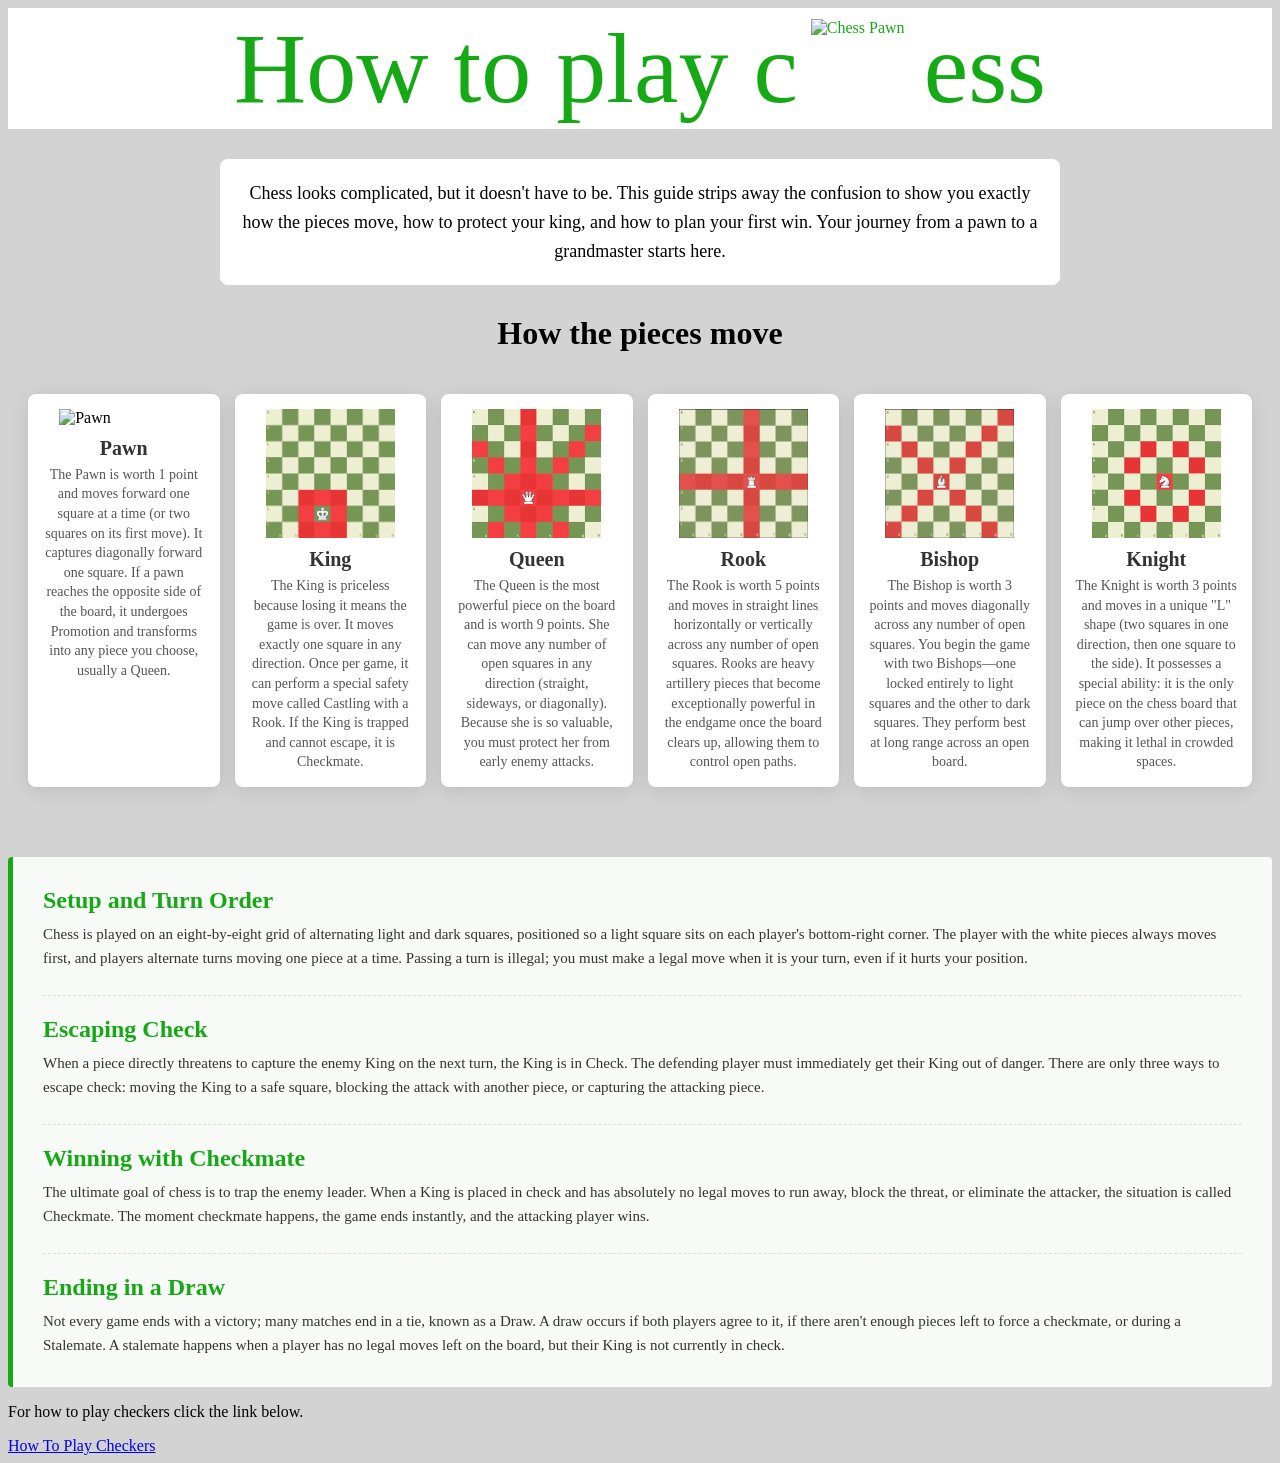
==== index.html @ 809420ff "add html and css" ====
<!DOCTYPE html>
<html>
    <head>
<style>
  .header-container {
    display: flex;
    gap: 10px; 
    background-color: white;
     justify-content: center;
     align-items: center;
     color:rgb(22, 169, 22) ;
  }
</style>
        <title> How to play chess</title>
        <link href= "resources/css/style.css" rel="stylesheet" type="text/css">
    </head>
    <body>
       <div class="header-container"> <p style="font-size: 100px;">How to play c</p> <img src= "file:///Users/icanwin/Desktop/Coding/lessons/howTo/resources/Chessimages/pawn.jpg" width= 100 height = 100 alt="Chess Pawn"/>  <p style="font-size: 100px;">ess</p></div>
         <div class="intro-box">
    <p>Chess looks complicated, but it doesn't have to be. This guide strips away the confusion to show you exactly how the pieces move, how to protect your king, and how to plan your first win. Your journey from a pawn to a grandmaster starts here.</p>
         </div>
         <h1> How the pieces move</h1>

         <div class="pieces-container">
  
  <div class="piece-card">
    <img src="file:///Users/icanwin/Desktop/Coding/lessons/howTo/resources/Chessimages/Pawn.png" width = 16% height =25% alt="Pawn"/>
    <h2>Pawn</h2>
    <p> The Pawn is worth 1 point and moves forward one square at a time (or two squares on its first move). It captures diagonally forward one square. If a pawn reaches the opposite side of the board, it undergoes Promotion and transforms into any piece you choose, usually a Queen.</p>
  </div>

  <div class="piece-card">
    <img src="resources/Chessimages/King.png" width = 16% height =25% alt="King"/>
    <h2>King</h2>
    <p> The King is priceless because losing it means the game is over. It moves exactly one square in any direction. Once per game, it can perform a special safety move called Castling with a Rook. If the King is trapped and cannot escape, it is Checkmate.</p>
  </div>

  <div class="piece-card">
    <img src="resources/Chessimages/Queen.png"  width = 16% height =25% alt="Queen"/>
    <h2>Queen</h2>
    <p> The Queen is the most powerful piece on the board and is worth 9 points. She can move any number of open squares in any direction (straight, sideways, or diagonally). Because she is so valuable, you must protect her from early enemy attacks.</p>
  </div>

  <div class="piece-card">
    <img src="resources/Chessimages/Rook.png" width = 16% height =25% alt="Rook"/>
    <h2>Rook</h2>
    <p> The Rook is worth 5 points and moves in straight lines horizontally or vertically across any number of open squares. Rooks are heavy artillery pieces that become exceptionally powerful in the endgame once the board clears up, allowing them to control open paths.</p>
  </div>

  <div class="piece-card">
    <img src="resources/Chessimages/Bishop.png" width = 16% height =25% alt="Bishop"/>
    <h2>Bishop</h2>
    <p> The Bishop is worth 3 points and moves diagonally across any number of open squares. You begin the game with two Bishops—one locked entirely to light squares and the other to dark squares. They perform best at long range across an open board.</p>
  </div>

  <div class="piece-card">
    <img src="resources/Chessimages/Knight.png" width = 16% height =25% alt="Knight"/>
    <h2>Knight</h2>
    <p> The Knight is worth 3 points and moves in a unique "L" shape (two squares in one direction, then one square to the side). It possesses a special ability: it is the only piece on the chess board that can jump over other pieces, making it lethal in crowded spaces.</p>
  </div>
  </div>
  

  <p>
 <div class="rules-section">
            <h2>Setup and Turn Order</h2>
            <p>Chess is played on an eight-by-eight grid of alternating light and dark squares, positioned so a light square sits on each player's bottom-right corner. The player with the white pieces always moves first, and players alternate turns moving one piece at a time. Passing a turn is illegal; you must make a legal move when it is your turn, even if it hurts your position.</p>

            <h2>Escaping Check</h2>
            <p>When a piece directly threatens to capture the enemy King on the next turn, the King is in Check. The defending player must immediately get their King out of danger. There are only three ways to escape check: moving the King to a safe square, blocking the attack with another piece, or capturing the attacking piece.</p>

            <h2>Winning with Checkmate</h2>
            <p>The ultimate goal of chess is to trap the enemy leader. When a King is placed in check and has absolutely no legal moves to run away, block the threat, or eliminate the attacker, the situation is called Checkmate. The moment checkmate happens, the game ends instantly, and the attacking player wins.</p>

            <h2>Ending in a Draw</h2>
            <p>Not every game ends with a victory; many matches end in a tie, known as a Draw. A draw occurs if both players agree to it, if there aren't enough pieces left to force a checkmate, or during a Stalemate. A stalemate happens when a player has no legal moves left on the board, but their King is not currently in check.</p>
        </div>
<p>For how to play checkers click the link below.</p>
<a href="checkers-index.html">How To Play Checkers</a>
    </body>
</html>
---- resources/css/style.css ----
body {
  background-color: lightgrey;
}

.header-container {
  display: flex;
  gap: 10px; 
  background-color: white; 
  justify-content: center;
  align-items: center;
    display: flex;
    gap: 10px; 
    background-color: white;
     justify-content: center;
     align-items: center;
     color:rgb(22, 169, 22) ;
  }


.header-container p {
  background-color: transparent;
  margin: 3px;
}
.intro-box {
  background-color: white;      
  border-radius: 8px;            
  
  padding: 20px;               
  margin: 30px auto;             
  
  max-width: 800px;             
}

.intro-box p {
  background-color: transparent; 
  font-size: 18px;               
  line-height: 1.6;             
  text-align: center;            
  margin: 0;
}
h1 {
  text-align: center;
}

.image-row {
  display: flex;           
  justify-content: center;  
  gap: 20px;                
  margin: 30px 0;
}
.text {
justify-content: center;
}

.header-row {
  display: flex;
  gap: 268px; 
}
.Pawn-margin {
  display: flex;
  margin-left: 100px; 
}

.pieces-container {
  display: flex;
  justify-content: space-between; 
  gap: 15px;
  padding: 20px;
  
}


.piece-card {
  display: flex;
  flex-direction: column;
  align-items: center; 
  width: 16%;          
  

  background-color: white;
  border-radius: 8px;        
  padding: 15px;             
  box-shadow: 0 4px 20px rgba(0, 0, 0, 0.1); 
}


.piece-card img {
  width: 80%; 
  height: auto;
}


.piece-card h2 {
  margin: 10px 0 5px 0;
  font-size: 20px;
  color: #333;
}

.piece-card p {
  margin: 0;
  font-size: 14px;
  line-height: 1.4;
  color: #555;
  text-align: center;
}

.rules-section{
  margin-top: 50px;
  padding: 30px;
  background-color: #f7faf7;
  border-left: 5px solid rgb(22, 169, 22);
  border-radius: 4px;
}

.rules-section h2{
color: rgb(22, 169, 22);
font-size: 24px;
margin-top: 0;
margin-bottom: 8px;
display: flex;
align-items: center;
}

.rules-section h2:not(:first-of-type) {
margin-top: 25px;
padding-top: 20px;
border-top: 1px dashed rgba(22, 169, 22, 0.2);
}

 .rules-section p {
  margin: 0;
  color: #333333;
  line-height: 1.6;
  font-size: 15px;
}

.rules-section strong {
  color: rgb(22, 169, 22);
}
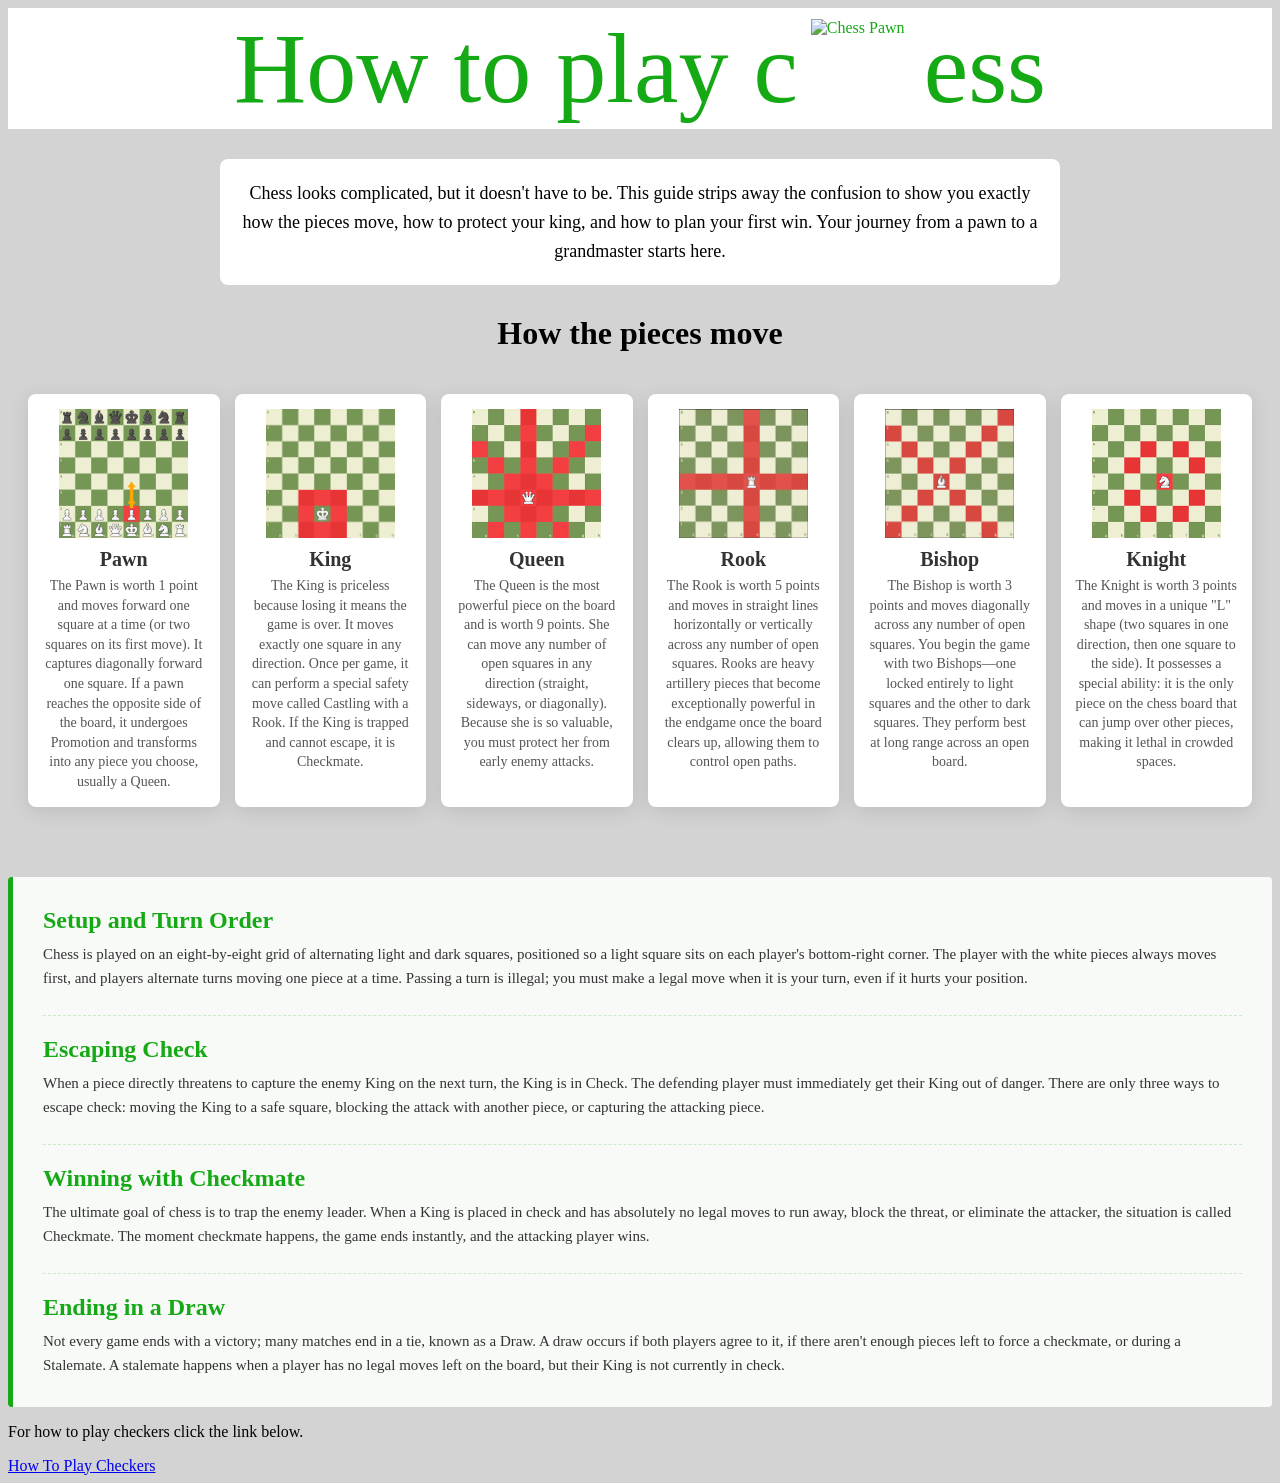
==== commit 1db00ce5: "add html and css" ====
--- a/index.html
+++ b/index.html
@@ -13,7 +13,11 @@
 </style>
         <title> How to play chess</title>
         <link href= "resources/css/style.css" rel="stylesheet" type="text/css">
-    </head>
+
+    <link rel="shortcut icon" href="/favicon.ico" type="image/x-icon">
+<link rel="icon" href="/favicon.ico" type="image/x-icon">
+
+</head>
     <body>
        <div class="header-container"> <p style="font-size: 100px;">How to play c</p> <img src= "file:///Users/icanwin/Desktop/Coding/lessons/howTo/resources/Chessimages/pawn.jpg" width= 100 height = 100 alt="Chess Pawn"/>  <p style="font-size: 100px;">ess</p></div>
          <div class="intro-box">
@@ -24,7 +28,7 @@
          <div class="pieces-container">
   
   <div class="piece-card">
-    <img src="file:///Users/icanwin/Desktop/Coding/lessons/howTo/resources/Chessimages/Pawn.png" width = 16% height =25% alt="Pawn"/>
+    <img src="resources/Chessimages/Pawn.png" width = 16% height =25% alt="Pawn"/>
     <h2>Pawn</h2>
     <p> The Pawn is worth 1 point and moves forward one square at a time (or two squares on its first move). It captures diagonally forward one square. If a pawn reaches the opposite side of the board, it undergoes Promotion and transforms into any piece you choose, usually a Queen.</p>
   </div>
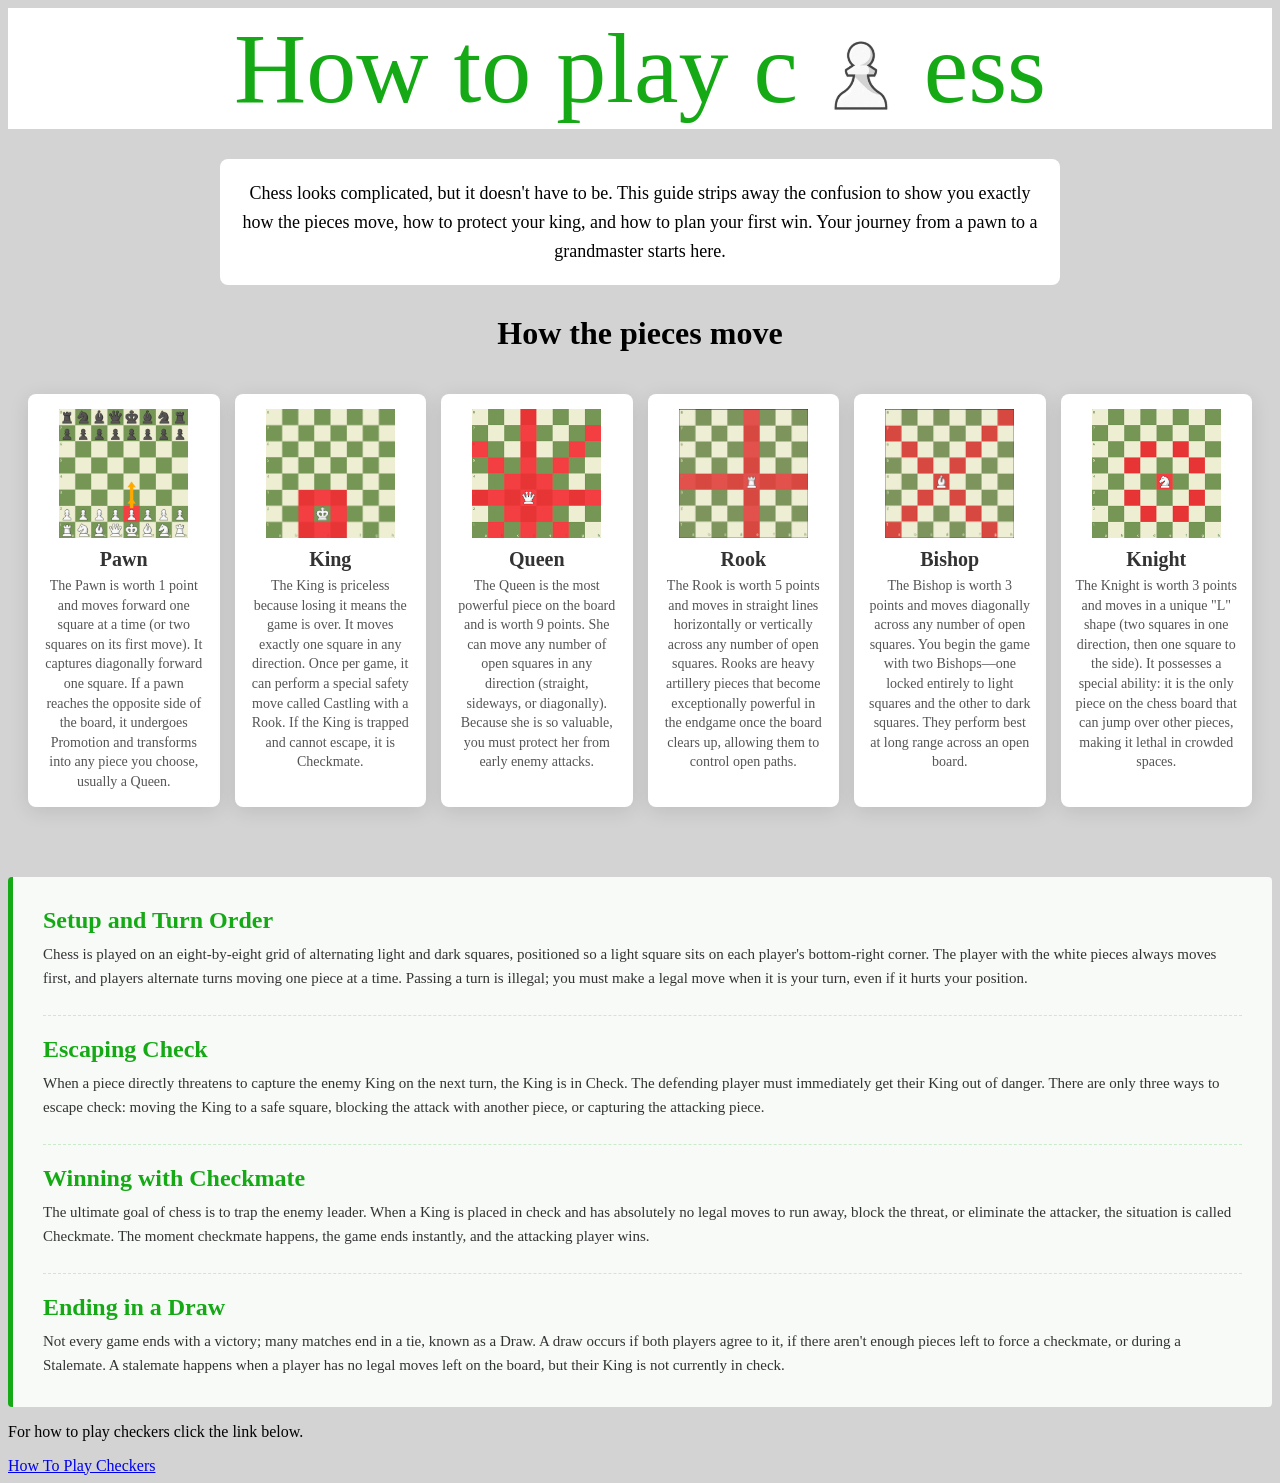
==== commit 910d47ac: "add html and css" ====
--- a/index.html
+++ b/index.html
@@ -14,12 +14,12 @@
         <title> How to play chess</title>
         <link href= "resources/css/style.css" rel="stylesheet" type="text/css">
 
-    <link rel="shortcut icon" href="/favicon.ico" type="image/x-icon">
+<link rel="shortcut icon" href="/favicon.ico" type="image/x-icon">
 <link rel="icon" href="/favicon.ico" type="image/x-icon">
 
 </head>
     <body>
-       <div class="header-container"> <p style="font-size: 100px;">How to play c</p> <img src= "file:///Users/icanwin/Desktop/Coding/lessons/howTo/resources/Chessimages/pawn.jpg" width= 100 height = 100 alt="Chess Pawn"/>  <p style="font-size: 100px;">ess</p></div>
+       <div class="header-container"> <p style="font-size: 100px;">How to play c</p> <img src= "resources/Chessimages/pawn.jpg" width= 100 height = 100 alt="Chess Pawn"/>  <p style="font-size: 100px;">ess</p></div>
          <div class="intro-box">
     <p>Chess looks complicated, but it doesn't have to be. This guide strips away the confusion to show you exactly how the pieces move, how to protect your king, and how to plan your first win. Your journey from a pawn to a grandmaster starts here.</p>
          </div>
